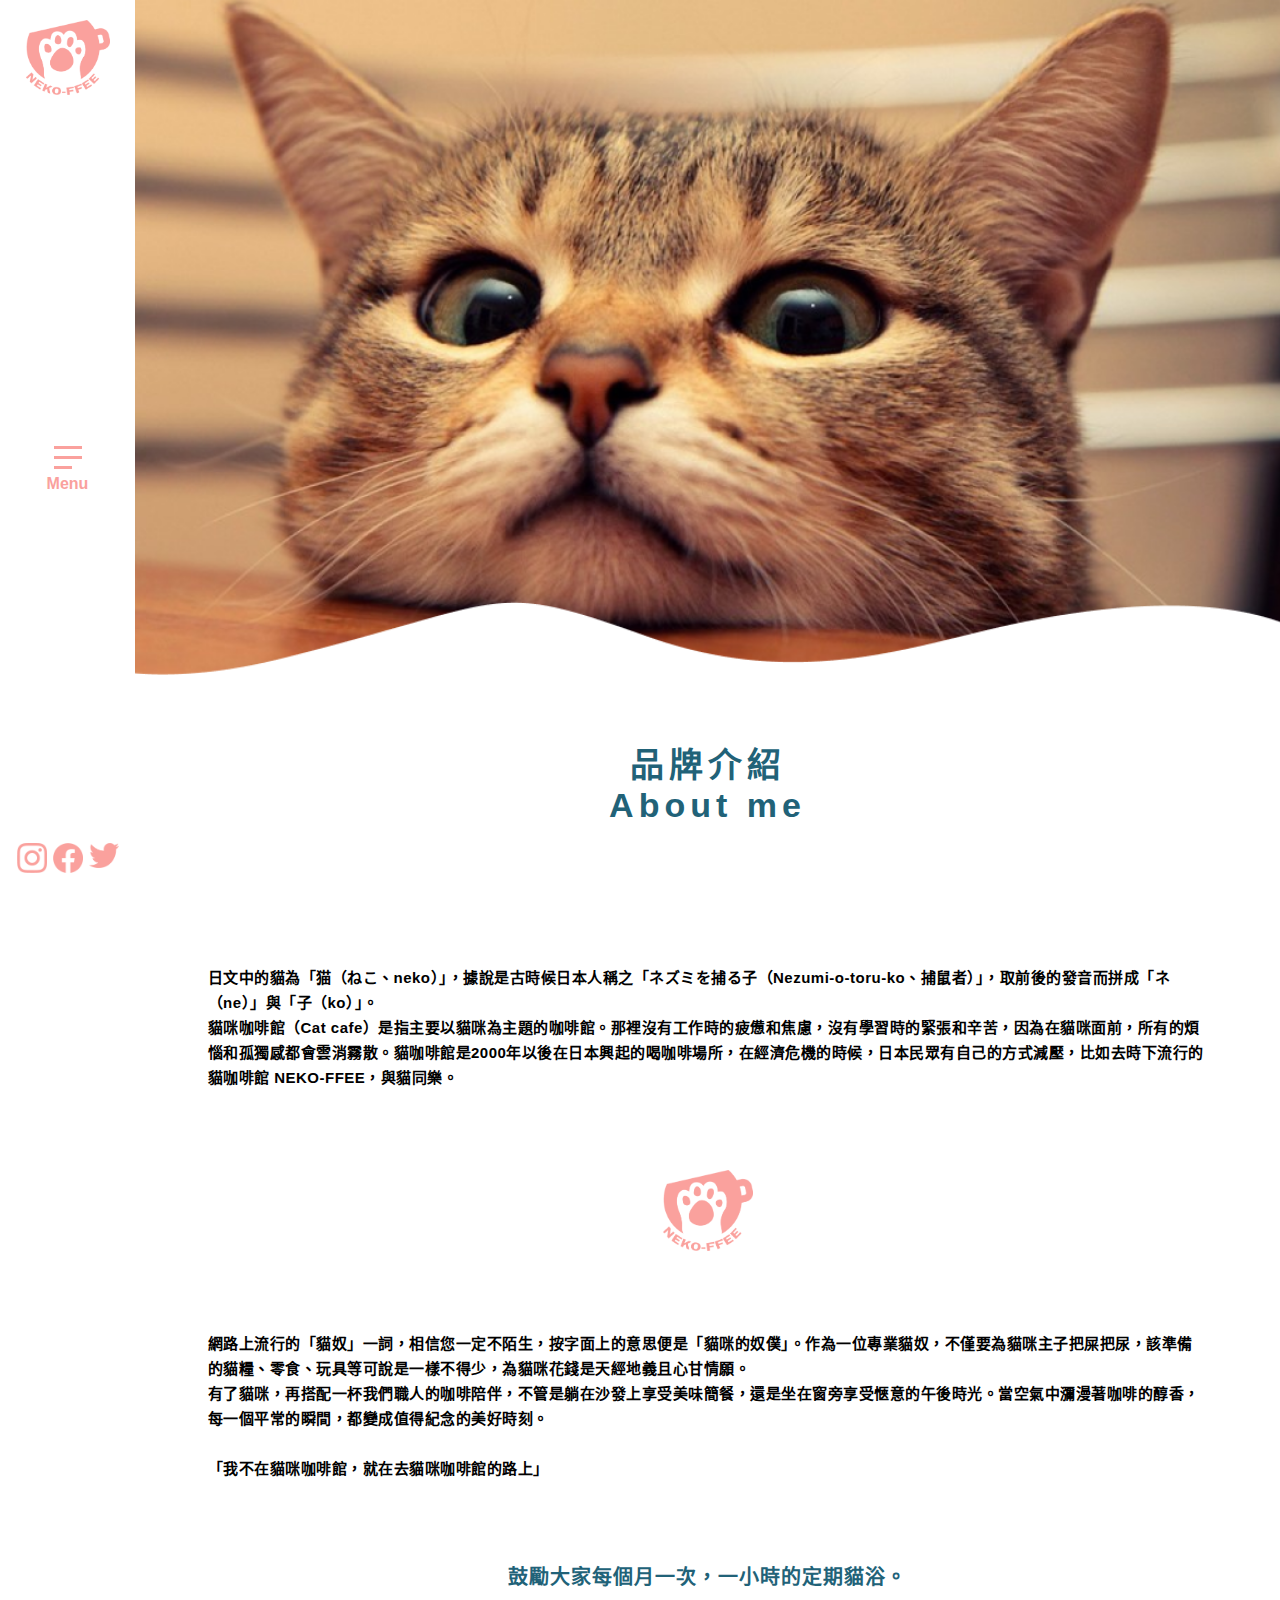
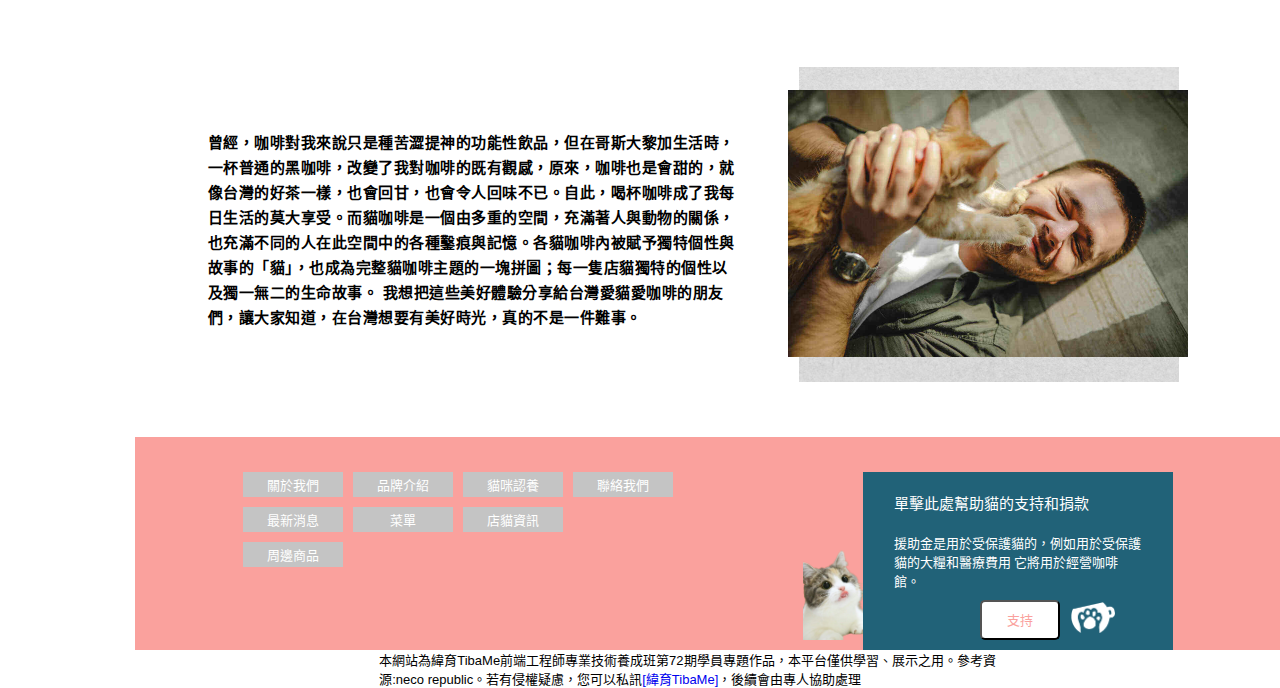
==== Nako-ffee_html/about.html @ 1ceaa713 "新的" ====
<!DOCTYPE html>
<html lang="zh-tw">
    <head>
        <meta charset="UTF-8">
        <meta name="viewport" content="width=device-width, initial-scale=1.0">
        <title>關於我們</title>

        <link href="./css/左排欄.css" rel="stylesheet">
        <link href="./css/每頁頁尾.css" rel="stylesheet">
        <link href="./css/about story.css" rel="stylesheet">

        <style>

        </style>
    </head>
    <body>
        <div class="cat_index">
            <aside class="sidenav">
                <a href="./index.html" class="left_cat_log">
                    <img src="./images/background/左側logo.png" alt="logo">
                </a>
                <a href="#" class="left_menu_log">
                    <label for="putmenugod">
                        <div class="left_menu_icon">
                            <span></span>
                            <span></span>
                            <span></span>
                            
                        </div>
                    
                        <p class="menu_text">
                            Menu
                        </p>
                    </label>
                </a>

                
                <ul class="social_icon">
                    <li><a href="#"><img src="./images/background/insicon.png" alt="instagarm"></a></li>
                    <li><a href="#"><img src="./images/background/FBICON.png" alt="facebook"></a></li>
                    <li><a href="#"><img src="./images/background/twittericon.png" alt="twitter"></a></li>
                </ul>

            </aside>

<!-- 左欄的隱藏欄 -->

            <input type="checkbox" id="putmenugod">
            <section>
                
                <div class="nav_inner">
                    <div class="nav_left">
                        <ul><a class="a_head" href="./about.html">01 關於我們</a>
                            <a class="a_body" href="./about.html"><li>˙品牌介紹</li></a>
                            <a class="a_body" href="./gocha.html"><li>˙貓咪認養</li></a>
                            <a class="a_body" href="./contact.html"><li>˙聯絡我們</li></a>
                        </ul>
                        <ul><a class="a_head" href="./news.html">02 最新消息</a></ul>
                        <ul><a class="a_head" href="./food.html">03 菜單</a></ul>
                        <ul><a class="a_head" href="./cat.html">04 店貓資訊</a></ul>
                        <ul><a class="a_head" href="./gift.html">05 周邊商品</a></ul>
                        
                    </div>
                    <div class="nav_right">
                        <div class="nav_right_block"> 
                            <h2 class="nav_h2">
                                幫助貓的支持和捐款
                            </h2>
                            <div class="nav_img"><img src="./images/background/inmenu_cupcat.jpg"></div>
                            <p>
                                援助金是用於受保護貓的，<br>例如用於受保護貓的大糧和醫療費用
                            </p>
                            <button>支持</button>
                        </div>
                        <div class="nav_right_block">
                            <h2 class="nav_h2 nav_h2_2">
                                商品一覽
                            </h2>
                            <div class="nav_img"><img src="./images/background/nav_bag.jpg"></div>
                            
                            <button>立刻逛逛</button>
                        </div>
                    </div>

                </div>
            </section>




            <main>
                <div class="about_cathead"></div>
                <h1 class="about_boss">品牌介紹
                    <br>About me
                </h1>
                
                <div class="abuot_text about_boss">
                    <p class="abuot_text_inside">日文中的貓為「猫（ねこ、neko）」，據說是古時候日本人稱之「ネズミを捕る子（Nezumi-o-toru-ko、捕鼠者）」，取前後的發音而拼成「ネ（ne）」與「子（ko）」。<br>
                        貓咪咖啡館（Cat cafe）是指主要以貓咪為主題的咖啡館。那裡沒有工作時的疲憊和焦慮，沒有學習時的緊張和辛苦，因為在貓咪面前，所有的煩惱和孤獨感都會雲消霧散。貓咖啡館是2000年以後在日本興起的喝咖啡場所，在經濟危機的時候，日本民眾有自己的方式減壓，比如去時下流行的貓咖啡館 NEKO-FFEE，與貓同樂。</p>
                </div>

                <div class="about_catlogo about_boss" >
                    <div class="about_catlogo_img">
                        <img src="./images/background/左側logo.png">
                    </div>
                </div>

                <div class="abuot_text about_boss">
                    <p class="abuot_text_inside">網路上流行的「貓奴」一詞，相信您一定不陌生，按字面上的意思便是「貓咪的奴僕」。作為一位專業貓奴，不僅要為貓咪主子把屎把尿，該準備的貓糧、零食、玩具等可說是一樣不得少，為貓咪花錢是天經地義且心甘情願。<br>
                        有了貓咪，再搭配一杯我們職人的咖啡陪伴，不管是躺在沙發上享受美味簡餐，還是坐在窗旁享受愜意的午後時光。當空氣中瀰漫著咖啡的醇香，每一個平常的瞬間，都變成值得紀念的美好時刻。<br><br>
                        
                        「我不在貓咪咖啡館，就在去貓咪咖啡館的路上」</p>
                </div>

                <h2 class="about_h2">
                    鼓勵大家每個月一次，一小時的定期貓浴。
                </h2>

                <div class="about_bo">
                    <div class="about_boss">
                        <p class="about_boss_story abuot_text_inside">曾經，咖啡對我來說只是種苦澀提神的功能性飲品，但在哥斯大黎加生活時，一杯普通的黑咖啡，改變了我對咖啡的既有觀感，原來，咖啡也是會甜的，就像台灣的好茶一樣，也會回甘，也會令人回味不已。自此，喝杯咖啡成了我每日生活的莫大享受。而貓咖啡是一個由多重的空間，充滿著人與動物的關係，也充滿不同的人在此空間中的各種鑿痕與記憶。各貓咖啡內被賦予獨特個性與故事的「貓」，也成為完整貓咖啡主題的一塊拼圖；每一隻店貓獨特的個性以及獨一無二的生命故事。
                            我想把這些美好體驗分享給台灣愛貓愛咖啡的朋友們，讓大家知道，在台灣想要有美好時光，真的不是一件難事。
                        </p>
                        <div class="about_boss_photo"><img src="./images/background/boss.jpg"></div>
                    </div>
                </div>
                












                <div class="footcat">
                        
                </div>

                <footer class="footer">
                    <div class="footer_f">
                        <div>
                            <ul>
                                <a href="#"><li>關於我們</li></a>
                                <a href="#"><li>品牌介紹</li></a>
                                <a href="#"><li>貓咪認養</li></a>
                                <a href="#"><li>聯絡我們</li></a>
                            </ul>
                            <ul>
                                <a href="#"><li>最新消息</li></a>
                                <a href="#"><li>菜單</li></a>
                                <a href="#"><li>店貓資訊</li></a>
                            </ul>
                            <ul>
                                <a href="#"><li>周邊商品</li></a>
                            </ul>
                        </div>  

                        <div class="footer_cat_cash">
                            <h4>單擊此處幫助貓的支持和捐款</h4>
                            <p>援助金是用於受保護貓的，例如用於受保護貓的大糧和醫療費用 它將用於經營咖啡館。</p>
                            <button>支持</button>
                        </div>
                    </div>
                </footer>
                <p class="footer_tibame">本網站為緯育TibaMe前端工程師專業技術養成班第72期學員專題作品，本平台僅供學習、展示之用。參考資源:neco republic。若有侵權疑慮，您可以私訊<a href="https://www.facebook.com/TibaMe/" target="_blank">[緯育TibaMe]</a>，後續會由專人協助處理
                </p>
        
            </main>
        </div>
        
    </body>
</html>
---- Nako-ffee_html/css/左排欄.css ----
/* 高度100% 字型 花樣歸零 */

body{
    margin: 0;
    font-family: sans-serif;
    
}

*{
    box-sizing: border-box;
}

a{
    text-decoration: none;
}

ul{
    list-style: none;
    padding: 0;
    margin: 0;
}

/* 首頁往右移135px */

div.cat_index{
    margin-left: 135px;
}



/* 左欄寬 */

div aside.sidenav{
    /* border:1px solid black; */
    position: fixed;
    left: 0;
    width: 135px;
    height: 100%;
    background-color: white;
    display: flex;
    flex-direction: column;
    justify-content: space-between;
    align-items: center;
    padding: 20px 0;
    z-index: 10;
}

/* 左欄LOGO */

div aside.sidenav a.left_cat_log img{
    width: 84px;

}

/* 左欄menu */




div aside.sidenav a.left_menu_log{
    display: flex;
    flex-direction: column;
    align-items: center;
}

.left_menu_log label{
    display: flex;
    flex-direction: column;
    align-items: center;
}


.left_menu_log label:hover{
    cursor: pointer;
}

div aside.sidenav a.left_menu_log div.left_menu_icon{
    height: 23px;
    width: 28px;
    display: flex;
    flex-direction: column;
    justify-content: space-between;
}

div aside.sidenav a.left_menu_log div.left_menu_icon span{
    background-color: #FAA19D;
    height: 3px;
    width: 100%;
}

div aside.sidenav a.left_menu_log div.left_menu_icon span:nth-child(3){
    width: 18px;
}

div aside.sidenav a.left_menu_log p.menu_text{
    margin: 6px 0 0 0;
    font-weight: bold;
    color: #FAA19D;
    
}


/* 左欄下排 */

div aside.sidenav ul.social_icon{
    list-style: none;
    display: flex;
    padding: 0;
    
}

div aside.sidenav ul.social_icon li{
    padding: 3px;


}

div aside.sidenav ul.social_icon li a img{
    width: 30px;

}




/* 隱藏欄區 */
#putmenugod{
    display: none;
}

#putmenugod:checked + section{
    /* opacity: 1; */
    /* display: block; */
    transform: translate(0);
    transition: 0.3s;
    
}


section{
    width: 100%;
    height: 100vh;
    position: fixed;
    z-index: 120;
    /* opacity: 0; */
    /* display: none; */

    transform: translate(-200%);
    /* overflow: hidden; */
}

.nav_inner{
    display: flex;
    /* justify-content: center; */
    /* align-items: center; */
    width: 100%;
    height: 100%;
    
    
    
}

.nav_inner .a_head{
    font-size: 20px;
    font-weight: bold;
    letter-spacing: 1px;
    color: black;
    margin: 0 0 55px 0;
    /* border: 1px solid black; */
    border-radius: 10px;
    
}



.nav_inner ul{
    margin-bottom:55px ;
}


.nav_inner .a_head:hover{
    background-color: #FAA19D;
    color: white;
}

.nav_inner .a_body li{
    font-size: 18px;
    letter-spacing: 0.6px;
    color: black;
    font-weight: normal;
    margin: 20px 0 5px 100px;
    border-radius: 10px;
    
}

.nav_inner .a_body li:hover{
    background-color: #FAA19D;
    color: white;

}

.nav_inner .nav_left{
    display:flex ;
    flex-direction: column;
    background-color: rgba(255, 255, 255, 0.95);
    padding: 10% 8% 10% 20%;
    flex-grow: 1;

    
}

.nav_inner .nav_right{
    display:flex ;
    flex-direction: column;
    background-image: url("../images/background/灰底BG.jpg");
    /* border: 1px solid red; */
    flex-basis: 600px;
    /* padding: 15% 0; */
    /* flex-grow: 1; */

}



.nav_h2{
    font-size: 14px;
    line-height: 20px;
    letter-spacing: 1px;
    color: #216278;
    padding-left: 50px;
}

.nav_right_block{
    display: flex;
    flex-direction: column;
    padding: 10% 10% 10% 10%;
    justify-content: space-between;

}


.nav_right_block p{
    font-size: 12px;
    color: #616161;
    line-height: 15px;
    letter-spacing: 0.3px;
    /* text-align: ; */
    margin: 20px 0 0 0;
    
}



.nav_right_block button{
    background-color: white;
    color: #FAA19D;
    width: 80px;
    height: 40px;
    font-size: 13px;
    border-radius: 5px;
    position: relative;
    cursor: pointer;
    border: none;
    margin-left: 86px;
    margin-top: 20px;
}

.nav_right_block button:hover{
    background-color: #FAA19D;
    color: white;

}

.nav_h2_2{
    padding-left: 90px;
}




.nav_img{
    height: 140px;
    width: 240px;
    overflow: hidden;
}

.nav_img img{
    width: 100%;
    height: 100%;
    object-fit: cover;
    
}
---- Nako-ffee_html/css/每頁頁尾.css ----
/* 克漏字footer */

footer.footer{
    background-color: #FAA19D;
}

footer .footer_f{
    /* border:1px solid red; */
    width: 1000px;
    padding: 35px 35px 0 35px;
    display: flex;
    justify-content: space-between;
    margin: 0 auto;
}

/* footer .footer_f div{
    border:1px solid black;
} */

footer.footer ul{
    margin: 0 ;
    font-size: 0;
}

footer.footer a{
    display: inline-block;
    background-color: #C4C4C4;
    padding: 3px;
    color: white;
    font-size: 13px;
    width: 100px;
    margin: 0 10px 10px 0;
    text-align: center;

}

footer.footer a:hover{
    background-color: #ffffff;
    color:#C4C4C4;
}


footer div.footer_cat_cash{
    /* border:1px solid red; */
    width: 33.333%;
    background-color: #216278;
    position: relative;
    
}

footer div.footer_cat_cash::before{
    background-image: url("../images/background/catwantcash.png");
    background-repeat: no-repeat;
    background-size: cover;
    height: 100px;
    width: 60px;
    position: absolute;
    bottom: 10px;
    left:-60px;
    content: "";
}

footer div.footer_cat_cash h4{
    font-size: 15px;
    color: white;
    padding: 0 10%;
    font-weight: normal;
}

footer div.footer_cat_cash p{
    font-size: 13px;
    color: 13px;
    padding: 0 10%;
    color: white;
    margin-bottom: 0;
    
}

footer div.footer_cat_cash button{
    background-color: white;
    color: #FAA19D;
    text-align: center;
    width: 80px;
    height: 40px;
    font-size: 13px;
    border-radius: 5px;
    margin: 10px 38%;
    position: relative;
    cursor: pointer;
}

footer div.footer_cat_cash button:hover{
    background-color: #FAA19D ;
    color: white;
}

footer div.footer_cat_cash button::after{
    content: "";
    background-image: url("../images/background/footer貓杯@2x.png");
    width: 44px;
    height: 31px;
    position: absolute;
    background-size: contain;
    background-repeat: no-repeat;
    right: -57px;
    bottom: 5px;
}

.footer_tibame{
    font-size: 13px;
    /* text-align: center; */
    width: 1000px;
    margin: 0 auto;
    padding: 0 15%;
}
---- Nako-ffee_html/css/about story.css ----
/* 首圖 */

.about_cathead{
    width: 100%;
    height: 75vh;
    background-image: url("../images/background/about_cat_head.png");
    background-repeat: no-repeat;
    background-size: cover;
    background-position:  bottom;
    /* border: 1px solid red; */
}


h1.about_boss{
    /* width: 1000px; */
    margin: 70px auto 140px;
    text-align: center;
    color: #216278;
    letter-spacing: 5px;
    line-height: 40px;
    font-size: 34px;
    font-weight: bolder
    ;
}

/* .abuot_text{
    margin: 0 auto;
    width: 1000px;
} */

p.abuot_text_inside{
    
    font-size: 15px;
    line-height: 25px;
    letter-spacing: 0.5px;
    font-weight: bold;
    margin: 0px;
}



div.about_catlogo{
    
    margin: 80px auto;
}

.about_catlogo_img{
    width: 90px;
    height: 81px;
    margin: 0 auto;
}
.about_catlogo_img img{
    width: 100%;
}

.about_h2{
    font-size: 20px;
    /* font-weight: bold; */
    letter-spacing: 1px;
    text-align: center;
    margin: 80px auto;
    color: #216278;
}



.about_boss{
    display: flex;
    justify-content: center;
    /* margin: 0 10%; */
    max-width: 1000px;
    margin: 0 auto 60px;
}

p.about_boss_story{
    margin: 60px 30px 20px 0;
}


.about_boss_photo{
   
    padding: 20px;
    position: relative;
}

.about_boss_photo img{
    width: 400px;
    vertical-align: top;
    
    
}

.about_boss_photo::after{
    background-image: url("../images/background/灰底BG.jpg");
    content: "";
    background-size: cover;
    height: 315px;
    width: 380px;
    background-repeat: repeat;
    position: absolute;
    left: 31px;
    top: -3px;
    z-index: -1;
    
}
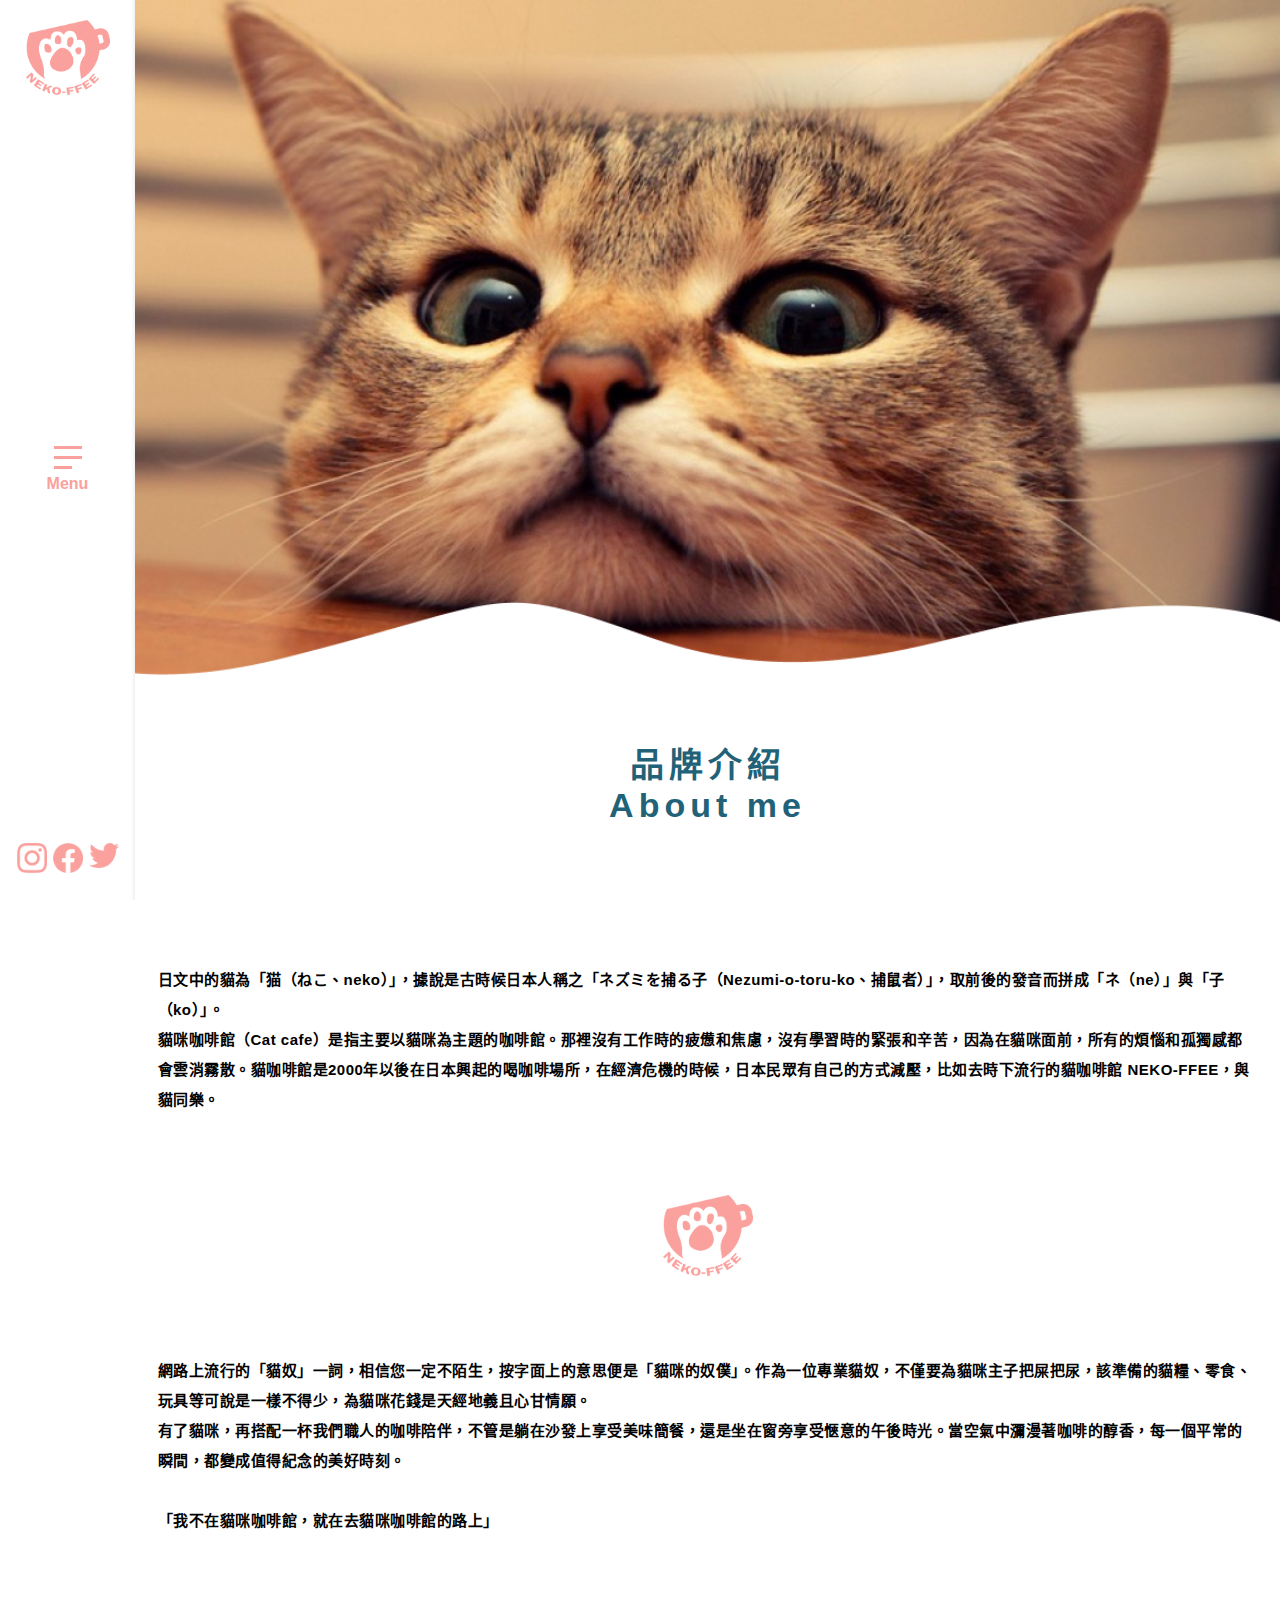
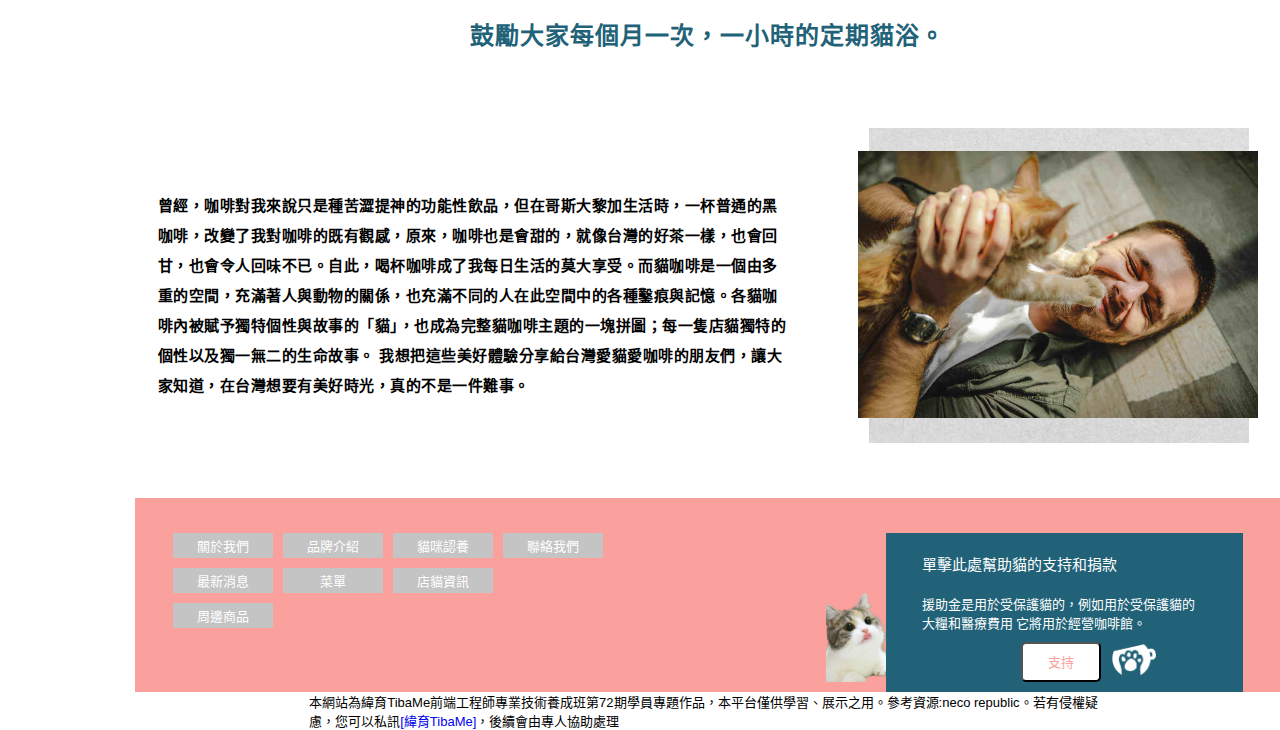
==== commit 87b0bffa: "newww" ====
--- a/Nako-ffee_html/about.html
+++ b/Nako-ffee_html/about.html
@@ -15,12 +15,16 @@
     </head>
     <body>
         <div class="cat_index">
+            <!-- 左欄的隱藏欄 ------------------------------------------------------------->
+            <input type="checkbox" id="putmenugod"  >
+            <!-- 左欄的隱藏欄 ------------------------------------------------------------->
+
             <aside class="sidenav">
                 <a href="./index.html" class="left_cat_log">
                     <img src="./images/background/左側logo.png" alt="logo">
                 </a>
                 <a href="#" class="left_menu_log">
-                    <label for="putmenugod">
+                    <label for="putmenugod" >
                         <div class="left_menu_icon">
                             <span></span>
                             <span></span>
@@ -31,8 +35,12 @@
                         <p class="menu_text">
                             Menu
                         </p>
+                    
+                        
                     </label>
+
                 </a>
+                
 
                 
                 <ul class="social_icon">
@@ -43,45 +51,48 @@
 
             </aside>
 
-<!-- 左欄的隱藏欄 -->
-
-            <input type="checkbox" id="putmenugod">
+            <!-- 左欄的隱藏欄 ------------------------------------------------------------->
+
+            
             <section>
                 
                 <div class="nav_inner">
+                    
                     <div class="nav_left">
                         <ul><a class="a_head" href="./about.html">01 關於我們</a>
-                            <a class="a_body" href="./about.html"><li>˙品牌介紹</li></a>
-                            <a class="a_body" href="./gocha.html"><li>˙貓咪認養</li></a>
-                            <a class="a_body" href="./contact.html"><li>˙聯絡我們</li></a>
+                                <a class="a_body" href="./about.html"><li>˙品牌介紹</li></a>
+                                <a class="a_body" href="./gocha.html"><li>˙貓咪認養</li></a>
+                                <a class="a_body" href="./contact.html"><li>˙聯絡我們</li></a>
                         </ul>
                         <ul><a class="a_head" href="./news.html">02 最新消息</a></ul>
                         <ul><a class="a_head" href="./food.html">03 菜單</a></ul>
                         <ul><a class="a_head" href="./cat.html">04 店貓資訊</a></ul>
                         <ul><a class="a_head" href="./gift.html">05 周邊商品</a></ul>
-                        
-                    </div>
-                    <div class="nav_right">
-                        <div class="nav_right_block"> 
-                            <h2 class="nav_h2">
-                                幫助貓的支持和捐款
-                            </h2>
-                            <div class="nav_img"><img src="./images/background/inmenu_cupcat.jpg"></div>
-                            <p>
-                                援助金是用於受保護貓的，<br>例如用於受保護貓的大糧和醫療費用
-                            </p>
-                            <button>支持</button>
+                        <label class="menu_close" for="putmenugod">X close</label>
+                        
+                    </div>
+                    <div class="nav_rightbg">
+                        <div class="nav_right">
+                            <div class="nav_right_block"> 
+                                <h2 class="nav_h2">
+                                    幫助貓的支持和捐款
+                                </h2>
+                                <div class="nav_img"><img src="./images/background/inmenu_cupcat.jpg"></div>
+                                <p>
+                                    援助金是用於受保護貓的，<br>例如用於受保護貓的大糧和醫療費用
+                                </p>
+                                <button>支持</button>
+                            </div>
+                            <div class="nav_right_block">
+                                <h2 class="nav_h2 nav_h2_2">
+                                    商品一覽
+                                </h2>
+                                <div class="nav_img"><img src="./images/background/nav_bag.jpg"></div>
+                                
+                                <button type="button" value=""><a href="./gift.html">立刻逛逛</a></button>
+                            </div>
                         </div>
-                        <div class="nav_right_block">
-                            <h2 class="nav_h2 nav_h2_2">
-                                商品一覽
-                            </h2>
-                            <div class="nav_img"><img src="./images/background/nav_bag.jpg"></div>
-                            
-                            <button>立刻逛逛</button>
-                        </div>
-                    </div>
-
+                    </div>
                 </div>
             </section>
 
@@ -145,25 +156,25 @@
                     <div class="footer_f">
                         <div>
                             <ul>
-                                <a href="#"><li>關於我們</li></a>
-                                <a href="#"><li>品牌介紹</li></a>
-                                <a href="#"><li>貓咪認養</li></a>
-                                <a href="#"><li>聯絡我們</li></a>
+                                <a href="./about.html"><li>關於我們</li></a>
+                                <a href="./about.html"><li>品牌介紹</li></a>
+                                <a href="./gocha.html"><li>貓咪認養</li></a>
+                                <a href="./contact.html"><li>聯絡我們</li></a>
                             </ul>
                             <ul>
-                                <a href="#"><li>最新消息</li></a>
-                                <a href="#"><li>菜單</li></a>
-                                <a href="#"><li>店貓資訊</li></a>
+                                <a href="./news.html"><li>最新消息</li></a>
+                                <a href="./food.html"><li>菜單</li></a>
+                                <a href="./cat.html"><li>店貓資訊</li></a>
                             </ul>
                             <ul>
-                                <a href="#"><li>周邊商品</li></a>
+                                <a href="./gift.html"><li>周邊商品</li></a>
                             </ul>
                         </div>  
 
                         <div class="footer_cat_cash">
                             <h4>單擊此處幫助貓的支持和捐款</h4>
                             <p>援助金是用於受保護貓的，例如用於受保護貓的大糧和醫療費用 它將用於經營咖啡館。</p>
-                            <button>支持</button>
+                            <button type="button" value="">支持</button>
                         </div>
                     </div>
                 </footer>
@@ -173,5 +184,25 @@
             </main>
         </div>
         
+
+
+        <script>
+            let icon = document.getElementsByClassName("left_menu_log")[0];
+            let menu_text = document.getElementsByClassName("menu_text")[0];
+            // console.log(menu_text.innerText)
+
+            let checkboxedicon = document.getElementById("putmenugod");
+            checkboxedicon.addEventListener("click",function(){
+                if(checkboxedicon.checked){
+                    icon.setAttribute("class", "left_menu_log_close");
+                    menu_text.innerText = "close"
+               }else{
+                    icon.setAttribute("class", "left_menu_log");
+                    menu_text.innerText = "Menu"
+               }
+            })
+            
+           
+        </script>
     </body>
 </html>--- a/Nako-ffee_html/css/左排欄.css
+++ b/Nako-ffee_html/css/左排欄.css
@@ -9,6 +9,7 @@
 
 *{
     box-sizing: border-box;
+    
 }
 
 a{
@@ -20,6 +21,9 @@
     padding: 0;
     margin: 0;
 }
+
+
+
 
 /* 首頁往右移135px */
 
@@ -37,7 +41,8 @@
     left: 0;
     width: 135px;
     height: 100%;
-    background-color: white;
+    /* background-color: rgba(250, 250, 250, 1); */
+    background: linear-gradient(to right ,white 97%,rgb(241, 241, 241) 100%);
     display: flex;
     flex-direction: column;
     justify-content: space-between;
@@ -46,6 +51,27 @@
     z-index: 10;
 }
 
+@media (max-width: 900px){
+    div.cat_index{
+        margin-left: 0px;
+    }
+    div aside.sidenav{
+        position: sticky;
+        width: 100%;
+        height: 85px;
+        top: 0;
+        display: flex;
+        flex-direction: row;
+        background: linear-gradient(to bottom ,white 97%,rgb(241, 241, 241) 100%);
+        padding: 0px 30px;
+        z-index: 10;
+
+    }
+    
+}
+
+
+
 /* 左欄LOGO */
 
 div aside.sidenav a.left_cat_log img{
@@ -53,6 +79,16 @@
 
 }
 
+@media (max-width: 900px){
+    div aside.sidenav a.left_cat_log img{
+        width: 70px;
+    
+    }
+}
+
+
+
+
 /* 左欄menu */
 
 
@@ -62,16 +98,19 @@
     display: flex;
     flex-direction: column;
     align-items: center;
-}
-
-.left_menu_log label{
+    transition: 0.5s;
+    
+}
+
+a.left_menu_log label{
     display: flex;
     flex-direction: column;
     align-items: center;
-}
-
-
-.left_menu_log label:hover{
+    transition: 0.5s;
+}
+
+
+a.left_menu_log label:hover{
     cursor: pointer;
 }
 
@@ -81,12 +120,14 @@
     display: flex;
     flex-direction: column;
     justify-content: space-between;
+    transition: 0.5s;
 }
 
 div aside.sidenav a.left_menu_log div.left_menu_icon span{
     background-color: #FAA19D;
     height: 3px;
     width: 100%;
+    transition: 0.5s;
 }
 
 div aside.sidenav a.left_menu_log div.left_menu_icon span:nth-child(3){
@@ -97,6 +138,70 @@
     margin: 6px 0 0 0;
     font-weight: bold;
     color: #FAA19D;
+    transition: 0.5s;
+    
+}
+
+
+
+/* 隱藏close */
+
+div aside.sidenav a.left_menu_log_close{
+    display: flex;
+    flex-direction: column;
+    align-items: center;
+    transition: 0.5s;
+    /* border: 1px solid blue; */
+    
+}
+
+a.left_menu_log_close label{
+    display: flex;
+    flex-direction: column;
+    align-items: center;
+    transition: 0.5s;
+}
+
+
+a.left_menu_log_close label:hover{
+    cursor: pointer;
+}
+
+div aside.sidenav a.left_menu_log_close div.left_menu_icon{
+    height: 23px;
+    width: 28px;
+    display: flex;
+    flex-direction: column;
+    justify-content: space-between;
+    transition: 0.5s;
+}
+
+div aside.sidenav a.left_menu_log_close div.left_menu_icon span:nth-child(1){
+    background-color: #FAA19D;
+    height: 3px;
+    width: 100%;
+    transform: rotate(-45deg);
+    margin-top:13px;
+    transition: 0.5s;
+}
+div aside.sidenav a.left_menu_log_close div.left_menu_icon span:nth-child(2){
+    background-color: #FAA19D;
+    height: 3px;
+    width: 100%;
+    transform: rotate(45deg);
+    margin-bottom:6px;
+    transition: 0.5s;
+}
+div aside.sidenav a.left_menu_log_close div.left_menu_icon span:nth-child(3){
+    opacity: 0;
+    
+}
+
+div aside.sidenav a.left_menu_log_close p.menu_text{
+    margin: 6px 0 0 0;
+    font-weight: bold;
+    color: #FAA19D;
+    transition: 0.5s;
     
 }
 
@@ -121,7 +226,12 @@
 
 }
 
-
+@media (max-width: 900px){
+    div aside.sidenav ul.social_icon{
+        display: none;
+        
+    }
+}
 
 
 /* 隱藏欄區 */
@@ -129,53 +239,83 @@
     display: none;
 }
 
-#putmenugod:checked + section{
-    /* opacity: 1; */
+#putmenugod:checked ~ section{
     /* display: block; */
+    opacity: 1;
     transform: translate(0);
-    transition: 0.3s;
-    
-}
-
+    transition: 0.5s;
+    
+}
+
+#putmenugod:checked + aside.sidenav a.left_menu_log{
+    opacity: 1;
+    transition: 0.5s;
+}
+
+
+
+
+
+.showthepage{
+    border-bottom: 1px solid rgba(0, 0, 0, 0.4);
+}
 
 section{
     width: 100%;
-    height: 100vh;
+    height: 100%;
     position: fixed;
-    z-index: 120;
-    /* opacity: 0; */
+    z-index: 9;
+    opacity: 0;
     /* display: none; */
-
-    transform: translate(-200%);
-    /* overflow: hidden; */
+    transform: translate(-100%);
+    transition: 0.5s;
+    /* border: 2px solid red; */
+}
+
+@media (max-width: 900px){
+    section{
+        transform: translatey(-100%);
+    }
 }
 
 .nav_inner{
     display: flex;
     /* justify-content: center; */
     /* align-items: center; */
-    width: 100%;
+    /* width: 100%; */
     height: 100%;
-    
-    
-    
-}
+    overflow: auto;
+    background-color: rgba(255, 255, 255, 0.95);
+    /* border: 2px solid blue; */
+      
+}
+
+@media (max-width: 900px){
+    .nav_inner{
+        display: flex;
+        flex-direction: column;
+        align-items: center;
+        flex-grow: 1;
+        height: calc(100% - 85px)
+    }
+}
+
+
+
 
 .nav_inner .a_head{
     font-size: 20px;
     font-weight: bold;
     letter-spacing: 1px;
     color: black;
+    padding: 6px 8px;
     margin: 0 0 55px 0;
     /* border: 1px solid black; */
-    border-radius: 10px;
-    
-}
-
-
+    
+}
 
 .nav_inner ul{
-    margin-bottom:55px ;
+    margin-bottom:30px;
 }
 
 
@@ -190,7 +330,8 @@
     color: black;
     font-weight: normal;
     margin: 20px 0 5px 100px;
-    border-radius: 10px;
+    width: 120px;
+    padding: 6px 8px;
     
 }
 
@@ -203,25 +344,73 @@
 .nav_inner .nav_left{
     display:flex ;
     flex-direction: column;
-    background-color: rgba(255, 255, 255, 0.95);
+    
     padding: 10% 8% 10% 20%;
-    flex-grow: 1;
-
-    
-}
-
-.nav_inner .nav_right{
+    flex-grow: 1 ;
+    position: relative;
+    
+}
+
+.nav_left label.menu_close{
+    position: absolute;
+    right: 10px;
+    top: 10px;
+    font-size: 20px;
+}
+
+
+.nav_left label.menu_close:hover{
+    cursor: pointer;
+    background-color: #FAA19D;
+    color: white;
+}
+
+
+@media (max-width: 900px){
+    .nav_left label.menu_close{
+        display: none;
+    }
+
+}
+
+.nav_inner .nav_rightbg{
     display:flex ;
     flex-direction: column;
     background-image: url("../images/background/灰底BG.jpg");
     /* border: 1px solid red; */
     flex-basis: 600px;
-    /* padding: 15% 0; */
-    /* flex-grow: 1; */
-
-}
-
-
+    justify-content:flex-start;
+    /* flex: 1 1 500px; */
+
+}
+
+
+
+
+
+.nav_inner .nav_right{
+    display:flex ;
+    flex-direction: column;
+    background-image: url("../images/background/灰底BG.jpg");
+    flex-basis: 600px;
+    justify-content:flex-start;
+    /* flex: 1 1 500px; */
+    min-width: 450px;
+
+}
+
+
+@media (max-width: 900px){
+    .nav_inner .nav_rightbg{
+        display: block;
+        width: 100%;
+    }
+    .nav_inner .nav_right{
+        width: 100%;
+        min-width: 0px;
+        /* flex: 0 1 auto; */
+    }
+}
 
 .nav_h2{
     font-size: 14px;
@@ -234,11 +423,18 @@
 .nav_right_block{
     display: flex;
     flex-direction: column;
-    padding: 10% 10% 10% 10%;
+    padding: 0 0 0 10%;
     justify-content: space-between;
-
-}
-
+    margin: 10% 0 0 0;
+
+}
+
+@media (max-width: 900px){
+    .nav_right_block{
+        margin: 0 auto;
+        /* padding: 0 0 20px 0; */
+    }
+}
 
 .nav_right_block p{
     font-size: 12px;
@@ -266,10 +462,18 @@
     margin-top: 20px;
 }
 
+.nav_right_block button a{
+    color: #FAA19D;
+}
+
 .nav_right_block button:hover{
     background-color: #FAA19D;
     color: white;
 
+}
+
+.nav_right_block button:hover a{
+    color: white;
 }
 
 .nav_h2_2{
@@ -290,4 +494,13 @@
     height: 100%;
     object-fit: cover;
     
-}+}
+
+@media (max-width: 900px){
+    .nav_img{
+    height: 140px;
+    max-width: 240px;
+    overflow: hidden;
+}
+}
+
--- a/Nako-ffee_html/css/每頁頁尾.css
+++ b/Nako-ffee_html/css/每頁頁尾.css
@@ -6,16 +6,20 @@
 
 footer .footer_f{
     /* border:1px solid red; */
-    width: 1000px;
+    max-width: 1140px;
     padding: 35px 35px 0 35px;
     display: flex;
     justify-content: space-between;
     margin: 0 auto;
 }
 
-/* footer .footer_f div{
-    border:1px solid black;
-} */
+@media (max-width: 767.98px){
+    footer .footer_f{
+        display: flex;
+        flex-direction: column;
+        align-items: center;
+    }
+}
 
 footer.footer ul{
     margin: 0 ;
@@ -40,12 +44,20 @@
 }
 
 
+
+
 footer div.footer_cat_cash{
     /* border:1px solid red; */
     width: 33.333%;
     background-color: #216278;
     position: relative;
     
+}
+
+@media (max-width: 767.98px){
+    footer div.footer_cat_cash{
+        width: 260px;
+    }
 }
 
 footer div.footer_cat_cash::before{
@@ -109,7 +121,9 @@
 .footer_tibame{
     font-size: 13px;
     /* text-align: center; */
-    width: 1000px;
+    max-width:  1140px;
     margin: 0 auto;
     padding: 0 15%;
-}+}
+
+
--- a/Nako-ffee_html/css/about story.css
+++ b/Nako-ffee_html/css/about story.css
@@ -12,7 +12,6 @@
 
 
 h1.about_boss{
-    /* width: 1000px; */
     margin: 70px auto 140px;
     text-align: center;
     color: #216278;
@@ -23,21 +22,22 @@
     ;
 }
 
-/* .abuot_text{
-    margin: 0 auto;
-    width: 1000px;
-} */
 
 p.abuot_text_inside{
     
     font-size: 15px;
-    line-height: 25px;
+    line-height: 30px;
     letter-spacing: 0.5px;
     font-weight: bold;
     margin: 0px;
+    padding: 0 20px;
 }
 
-
+@media (max-width: 900px){
+    p.abuot_text_inside{
+        padding: 20px;
+    }
+}
 
 div.about_catlogo{
     
@@ -54,12 +54,20 @@
 }
 
 .about_h2{
-    font-size: 20px;
+    font-size: 24px;
     /* font-weight: bold; */
     letter-spacing: 1px;
     text-align: center;
     margin: 80px auto;
     color: #216278;
+}
+
+@media (max-width: 413.98px){
+    .about_h2{
+        max-width: 413.98px; 
+        /* word-break: keep-all; */
+        padding: 0 30px;
+    }
 }
 
 
@@ -68,12 +76,22 @@
     display: flex;
     justify-content: center;
     /* margin: 0 10%; */
-    max-width: 1000px;
+    max-width: 1140px;
     margin: 0 auto 60px;
 }
 
 p.about_boss_story{
     margin: 60px 30px 20px 0;
+}
+
+@media (max-width: 900px){
+    .about_boss{
+        display: flex;
+        flex-direction: column;
+    }
+    p.about_boss_story{
+        margin: 0 auto;
+    }
 }
 
 
@@ -102,4 +120,18 @@
     top: -3px;
     z-index: -1;
     
+}
+
+@media (max-width: 413.98px){
+    .about_boss_photo img{
+       width:  100%;
+    }
+    .about_boss_photo{
+        margin-top: 20px;
+
+    }
+
+    .about_boss_photo::after{
+        width: 320px;
+    }
 }